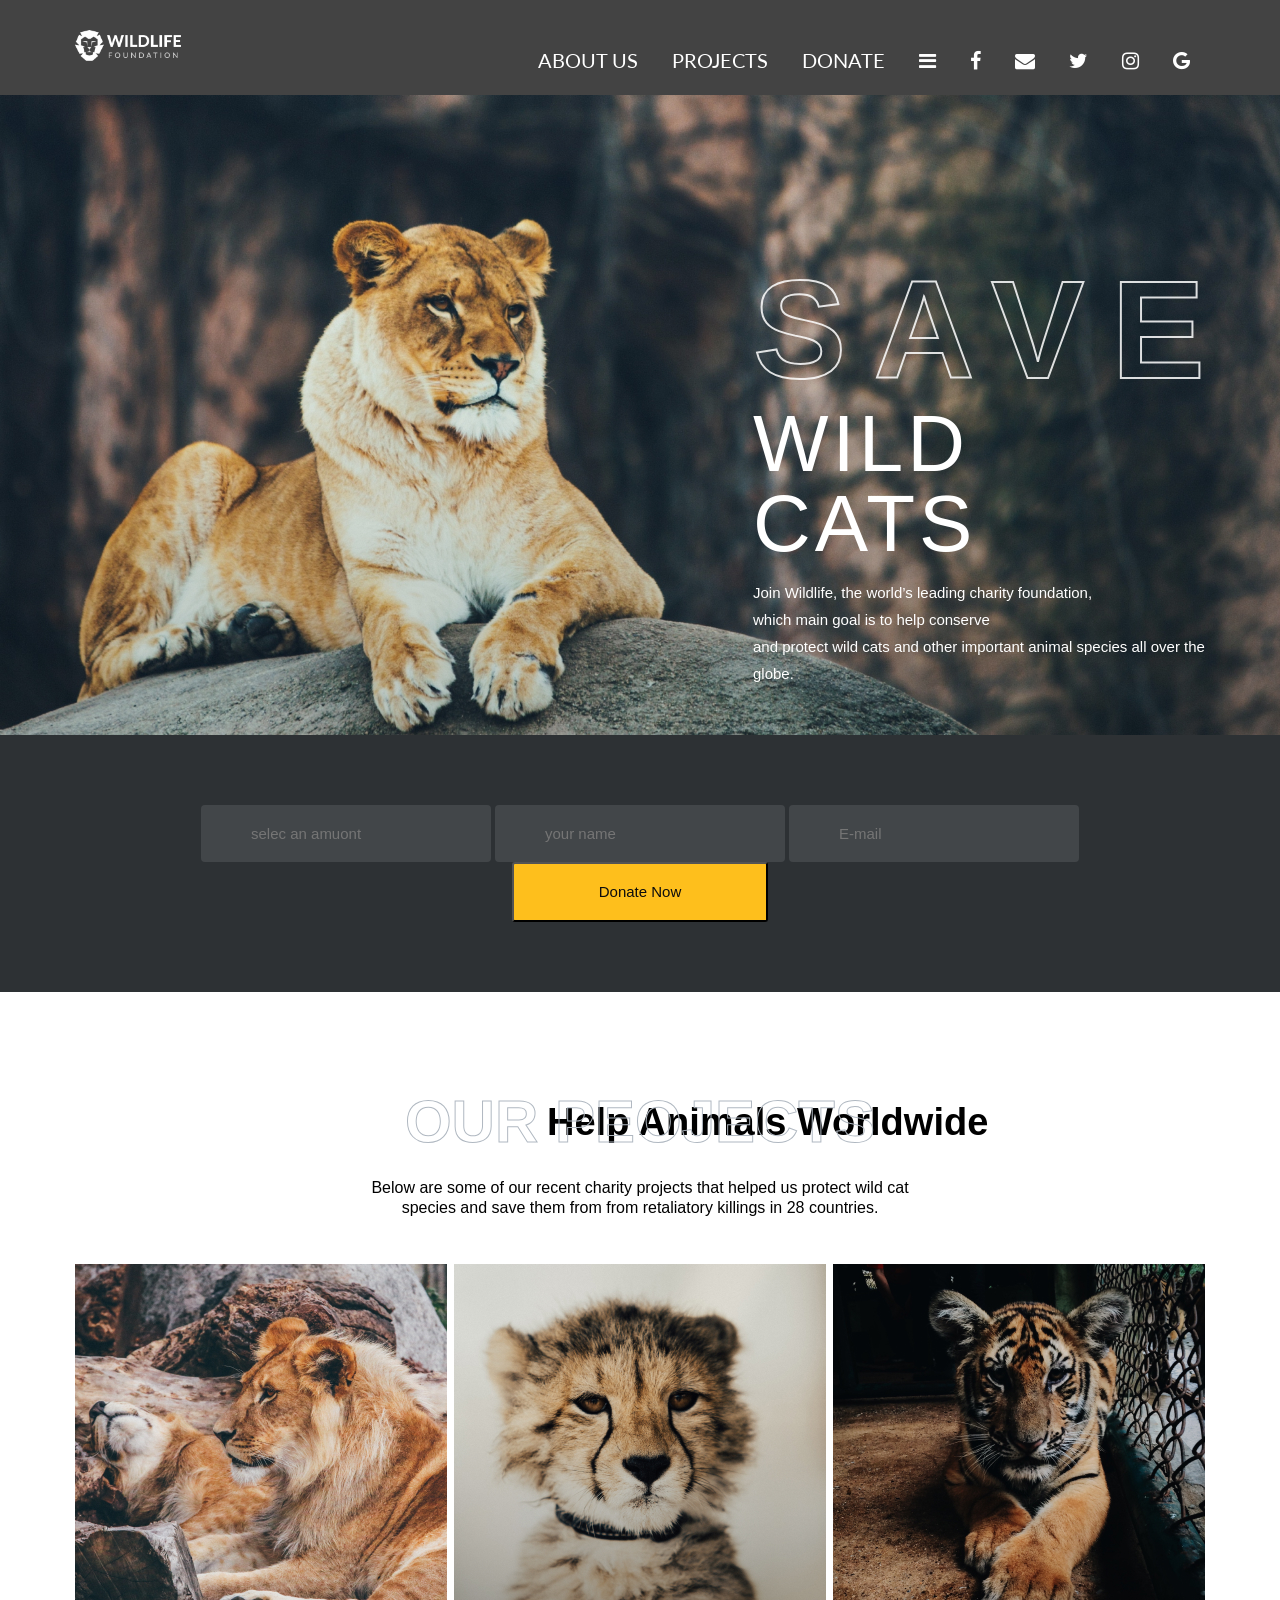
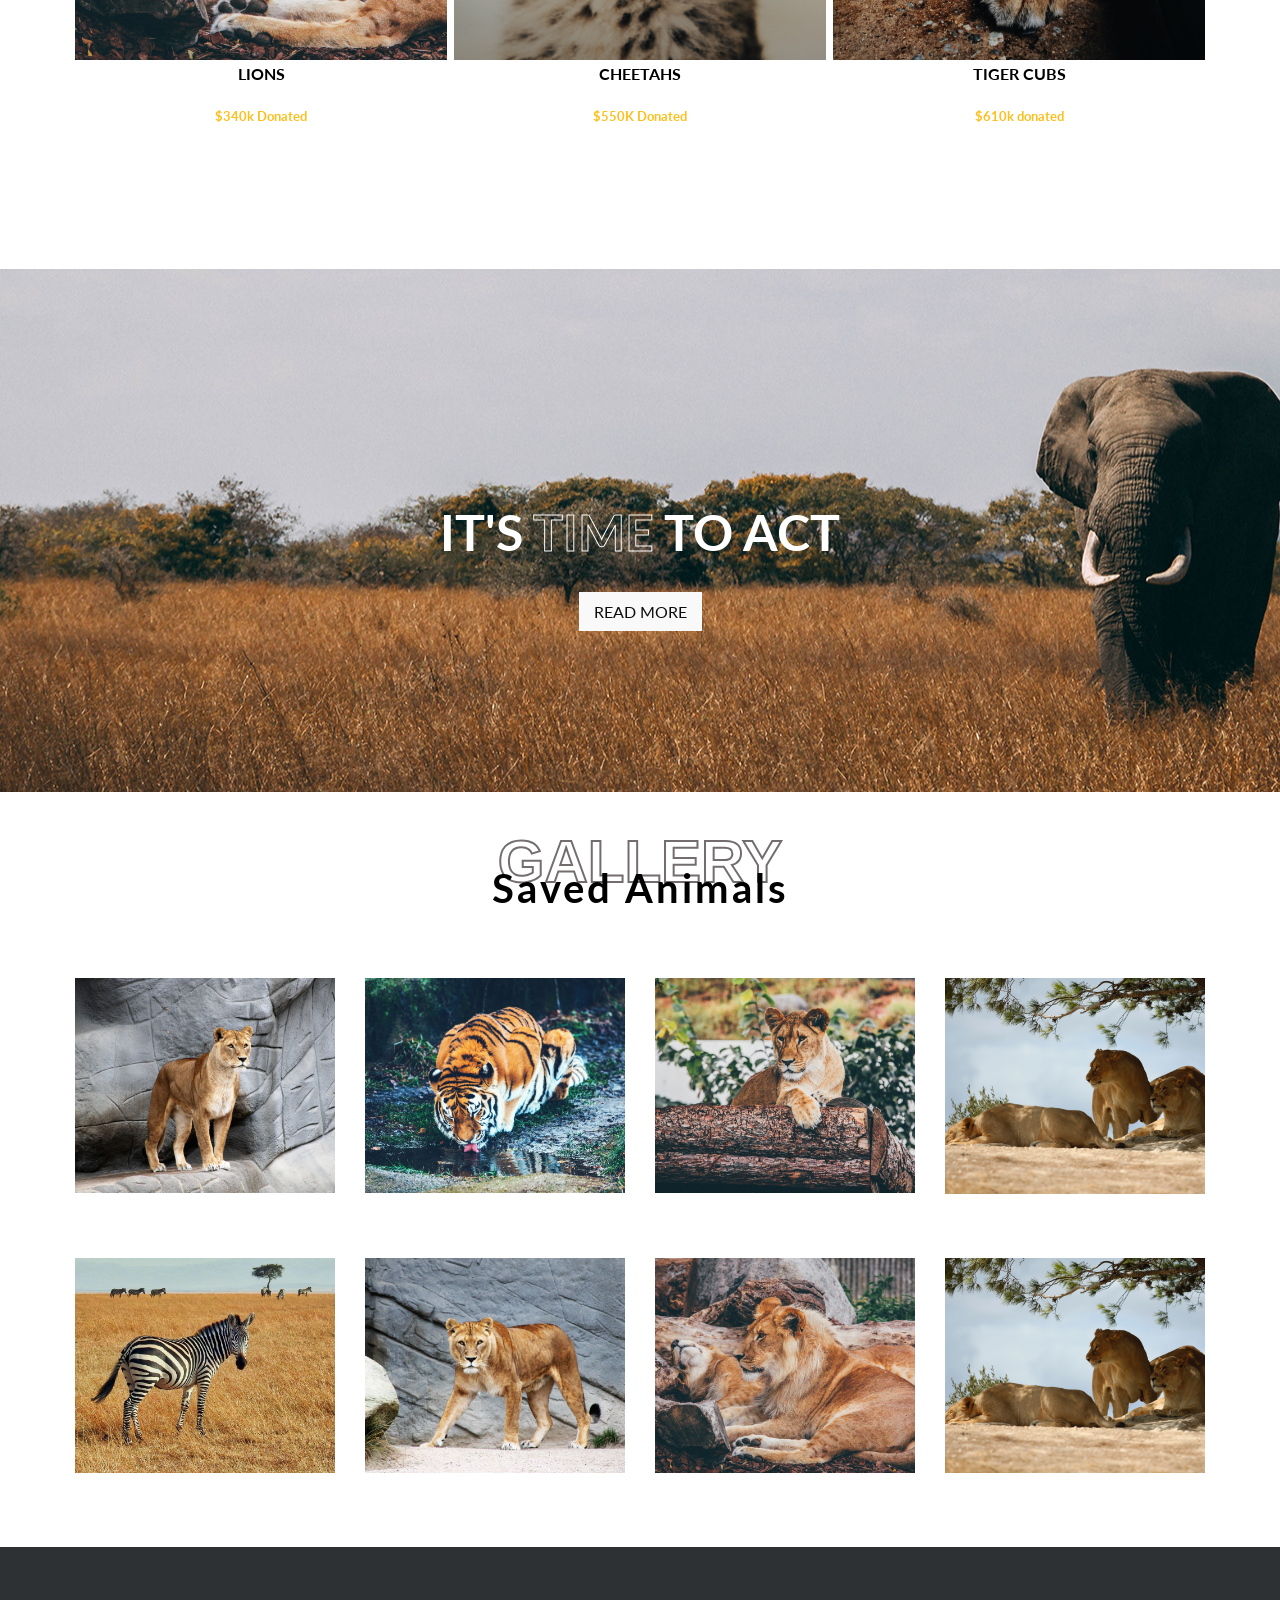
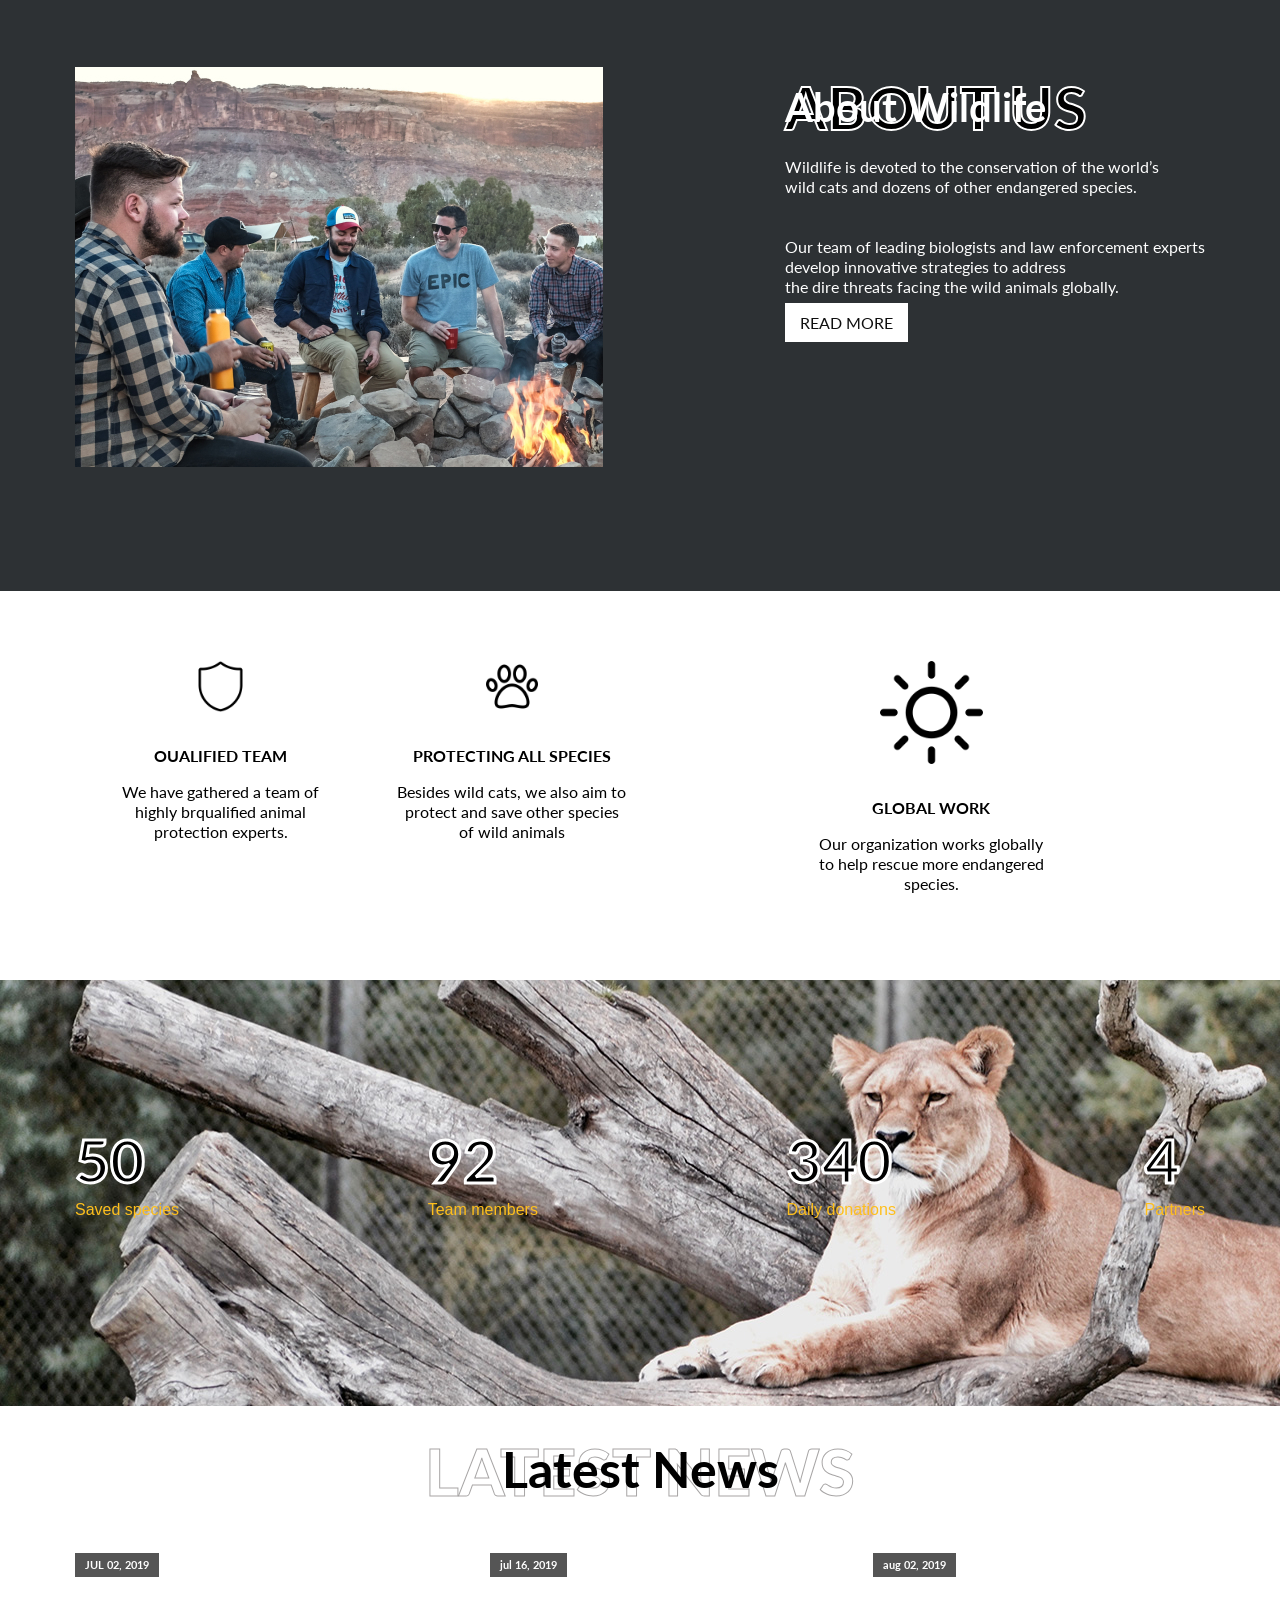
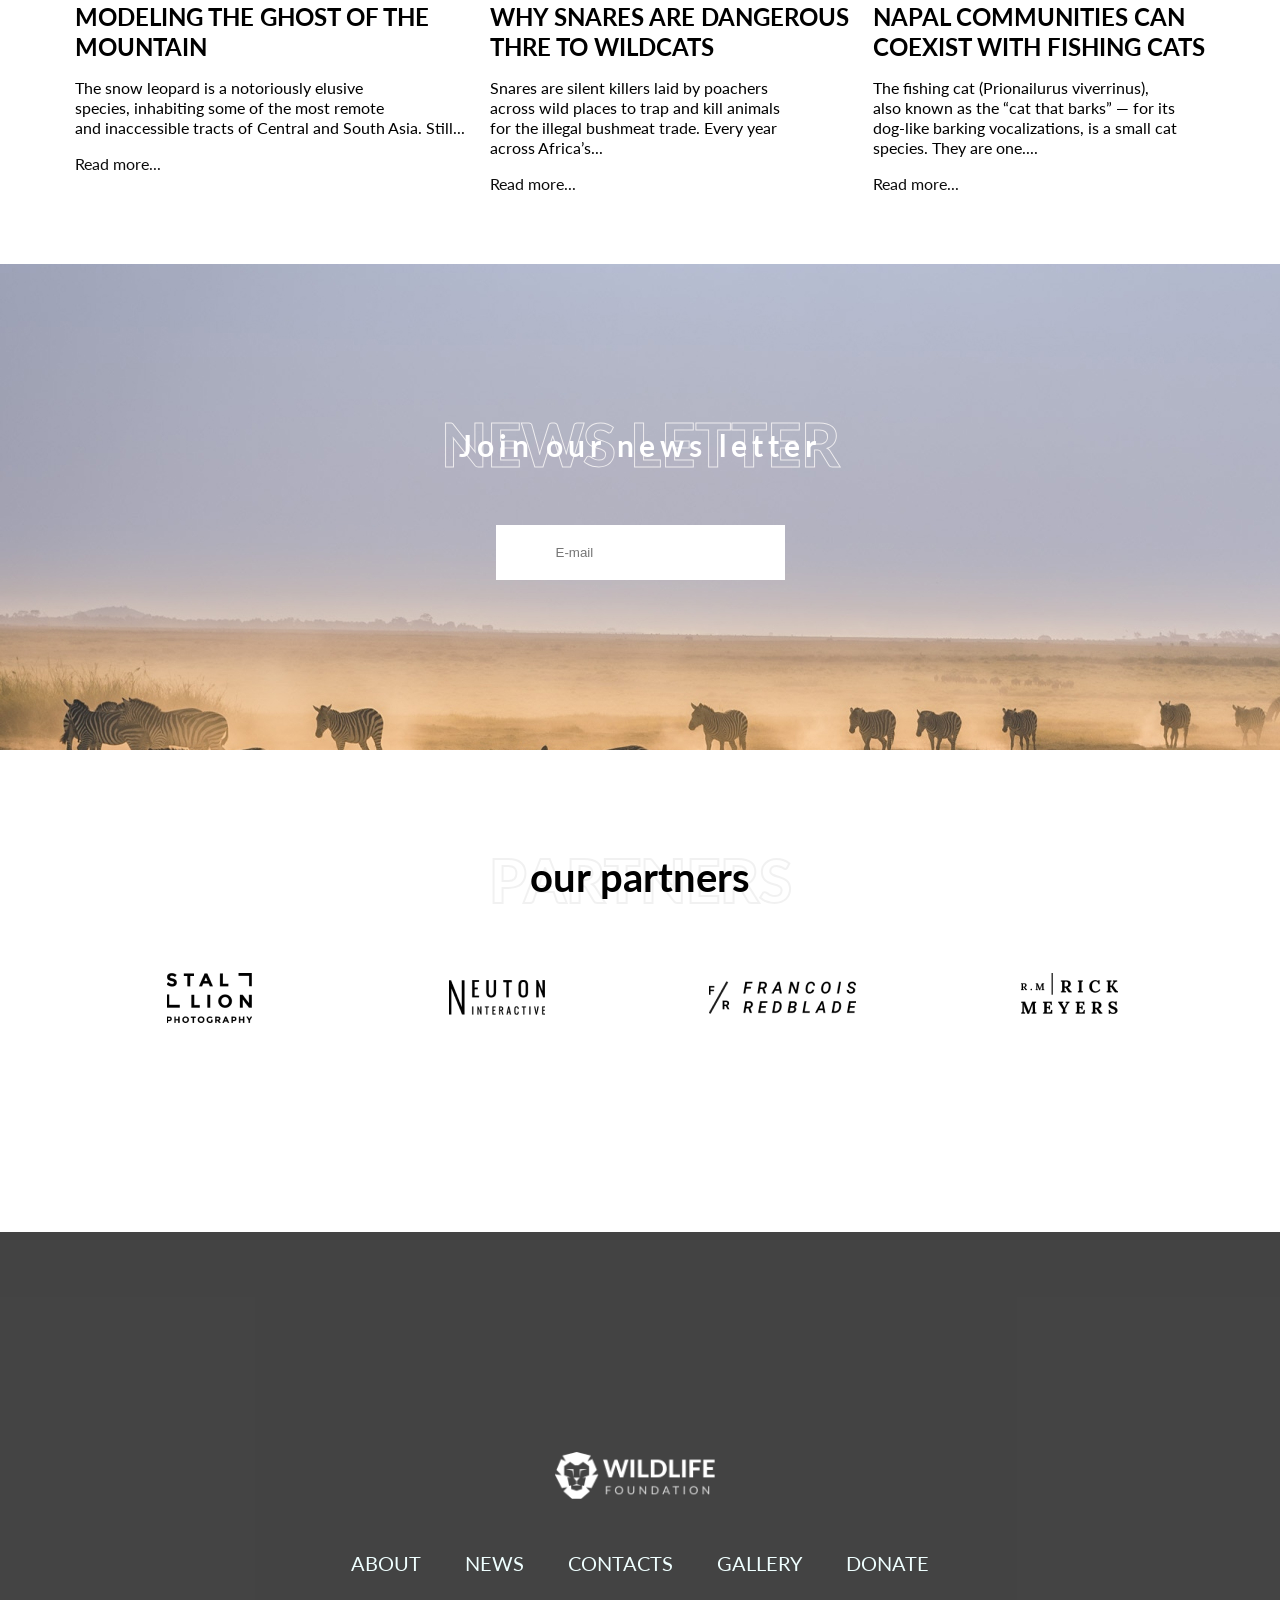
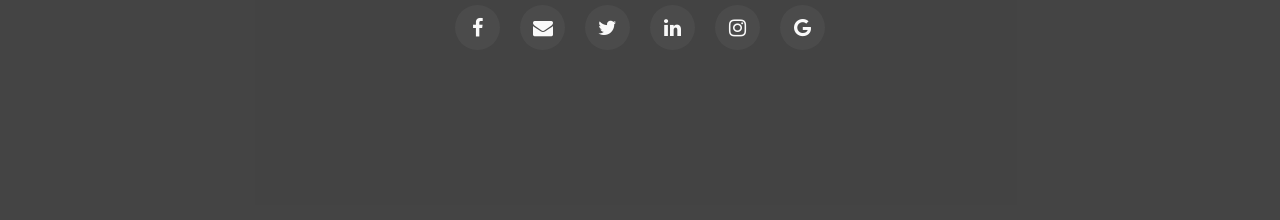
==== index.html @ cc7534b9 "new update" ====
<!DOCTYPE html>
<html lang="en">
<head>
  <meta charset="UTF-8">
  <meta name="viewport" content="width=device-width, initial-scale=1.0">
  <title>wild life</title>
  <!-- fon awsome -->
  <link rel="stylesheet" href="https://cdnjs.cloudflare.com/ajax/libs/font-awesome/4.7.0/css/font-awesome.min.css">
  <!-- google fonts -->
   <link href="https://fonts.googleapis.com/css2?family=Great+Vibes&family=Lato:ital,wght@0,100;0,300;0,400;0,700;0,900;1,100;1,300;1,400;1,700;1,900&family=Playfair+Display:ital,wght@0,400..900;1,400..900&display=swap" rel="stylesheet">
             <!-- js -->

           <!-- main css -->
  <link rel="stylesheet" href="css/style.css">

</head>
<body>
  <header>
<div class="container">
    
<img src="./image/logo-inverse-362x100.png" alt="">

<nav class="menu">

    <a href="#" class="active">About Us</a>
    <a href="#">Projects</a>
    <a href="#">Donate</a>
    <a href="#"><i class="fa fa-bars" aria-hidden="true"></i></a>
    <a href="#"><i class="fa fa-facebook" aria-hidden="true"></i></a>
    <a href="#"><i class="fa fa-envelope" aria-hidden="true"></i></a>
    <a href="#"><i class="fa fa-twitter" aria-hidden="true"></i></a>
    <!-- <a href="#"><i class="fa fa-chrome" aria-hidden="true"></i></a> -->
    <a href="#"><i class="fa fa-instagram" aria-hidden="true"></i></a>
    <a href="#"><i class="fa fa-google" aria-hidden="true"></i></a>
</nav>
</div>
</div>
</div>

   </header> 
   <section class="banner">
    <div class="container">
      <div class="parent-box-5">
        
      <h1>SAVE</h1>
      <h2>WILD CATS</h2>
      <P>Join Wildlife, the world’s leading charity foundation, <br>which main goal is to help conserve <br>and protect wild cats and other important animal species all over the globe.</P>

    </div>
    
    
   </section>
   <section class="form-page">
    <div class="container">
  
      <form>
      <div class="from-group">
          <input type="text" placeholder="selec an amuont">
          <input type="text" placeholder="your name">
          <input type="text" placeholder="E-mail">
          <button>Donate Now</button>
          </div>
          
      </form>

    </div>
<div class="clear"></div>
   </section>
   

    </div>

   </section>
   <section class="animals">
    <div class="container">
      <h3>Help Animals Worldwide</h3>
      <h2>OUR PEOJECTS</h2>
      <p>Below are some of our recent charity projects that helped us protect wild cat <br> species and save them from from retaliatory killings in 28 countries.</p>

<div class="parent-box">
<div class="box-1">
  <img src="./image/team-minimal-3-370x395.jpg" alt="">
  <div class="overlay">
  <a href="#">Donate</a>
  </div>
  <h4>LIONS</h4>
  <h5>$340k Donated</h5>
</div>
<div class="box-1">
  <img src="./image/team-minimal-1-370x395.jpg">
  <div class="overlay">
  <a href="#">Donate</a>
  </div>
  <h4>CHEETAHS</h4>
  <h5>$550K Donated</h5>

</div>
<div class="box-1">
<img src="./image/team-minimal-2-370x395.jpg" alt="">
<div class="overlay">
<a href="#">Donate</a>
</div>
<h4>TIGER CUBS</h4>
<h5>$610k donated</h5>
</div>

</div>

    </div>
    <div class="clear"></div>
   </section>
       
  <section class="time">
<div class="container">
  <h5>IT'S <span class="text-3">TIME</span> TO ACT</h5>
  
  <a href="#">READ MORE</a>

</div>
<div class="clear"></div>
  </section>

  <section class="gallery">
    <div class="container">
      <h3>GALLERY</h3>
      <h2>Saved Animals</h2>
<div class="parent-box_2">
<div class="gallery-box">
<img src="./image/gallery-1-465x383.jpg" alt="">
<div class="overlay2">
            <a href="#"><i class="fa-solid fa-magnifying-glass"></i> ZOOM</a>
        </div>
</div>
<div class="gallery-box">
<img src="./image/gallery-2-465x383.jpg" alt="">
<div class="overlay2">
            <a href="#">ZOOM</a>
        </div>
</div>
<div class="gallery-box">
<img src="./image/gallery-3-465x383.jpg" alt="">
<div class="overlay2">
            <a href="#">ZOOM</a>
        </div>
</div>
<div class="gallery-box">
<img src="./image/gallery-4-465x383.jpg" alt="">
<div class="overlay2">
            <a href="#">ZOOM</a>
        </div>
</div>
<div class="gallery-box">
<img src="./image/gallery-5-465x383.jpg" alt="">
<div class="overlay2">
            <a href="#">ZOOM</a>
        </div>
</div>
<div class="gallery-box">
<img src="./image/gallery-6-465x383.jpg" alt="">
<div class="overlay2">
            <a href="#">ZOOM</a>
        </div>
</div>
<div class="gallery-box">
  <img src="./image/gallery-8-465x383 (1).jpg" alt="">
 <div class="overlay2">
            <a href="#">ZOOM</a>
        </div>
</div>
  <div class="gallery-box">
    <img src="./image/gallery-4-465x383 (1).jpg" alt="">
    <div class="overlay2">
            <a href="#">ZOOM</a>
        </div>

  </div>
</div>
    </div>
    <div class="clear"></div>
  </section>
  <section class="about_us">
    <div class="container">
      <div class="parent-box-6">
      <div class="img-box">
        <img src="./image/about-us-1-528x400.jpg" alt="">

      </div>
      <div class="text-box">
      <h1>ABOUT US</h1>
      <h2>About Wildlife</h2>
      <p>Wildlife is devoted to the conservation of the world’s  <br>wild cats and dozens of other endangered species.</p>
     <p>Our team of leading biologists and law enforcement experts <br> develop innovative strategies to address <br> the dire threats facing the wild animals globally.</p>
     <a href="">READ MORE</a>
     </div>
     </div>
    </div>
  </section>
  <section class="global-work">
<div class="container">
  <div class="perent-box-7">
  <div class="img-box_2">
    <img src="./image/security.png" alt="">
   <h4>OUALIFIED TEAM</h4>
   <p>We have gathered a team of <br> highly brqualified animal <br> protection experts.</p>
  </div>
  <div class="img-box_2">
    <img src="./image/paw.png" alt="">
    <h4>PROTECTING ALL SPECIES</h4>
    <p>Besides wild cats, we also aim to <br>protect and save other species <br> of wild animals</p>
  </div>
       <div class="img-box_2">
        <img src="./image/sun.png" alt="">
        <h4>GLOBAL WORK</h4>
        <p>Our organization works globally  <br>to help rescue more endangered  <br>species.</p>

       </div>
</div>
</div>
  </section>
  <section class="tiger">
    <div class="container">
      <div class="parent-box-8">
      <div class="item">
        <h1>50</h1>
        <p>Saved species</p>
      </div>
    <div class="item">
      <h1>92</h1>
      <p>Team members</p>
    </div>
    <div class="item">
      <h1>340</h1>
      <p>Daily donations</p>
    </div>
   

    <div class="item">
      <h1>4</h1>
      <p>Partners</p>
    </div>

    </div>
     </div>
  </section>
  <section class="news">
    <div class="container">
     
      <h4>LATEST NEWS</h4>
     <h3>Latest News</h3>
     <div class="parent-box-9">
      <div class="card">
        <h6>JUL 02, 2019</h6>
        <h2>MODELING THE GHOST OF THE <br> MOUNTAIN</h2>
        <p>The snow leopard is a notoriously elusive<br>species, inhabiting some of the most remote<br>and inaccessible tracts of Central and South Asia. Still...</p>
        <a href="">Read more...</a>
      </div>
             <div class="card">
        <h6>jul 16, 2019</h6>
        <h2>WHY SNARES ARE DANGEROUS <br> THRE TO WILDCATS</h2>
        <p>Snares are silent killers laid by poachers <br> across wild places to trap and kill animals <br> for the illegal bushmeat trade. Every year  <br>across Africa’s...</p>
        <a href="">Read more...</a>

      </div> 
             
             <div class="card">
        <h6>aug 02, 2019</h6>
        <h2>NAPAL COMMUNITIES CAN <br> COEXIST WITH FISHING CATS</h2>
        <p>The fishing cat (Prionailurus viverrinus),<br> also known as the “cat that barks” — for its <br> dog-like barking vocalizations, is a small cat <br>species. They are one....</p>
        <a href="">Read more...</a>

      </div>
    </div>
    </div>
  </section>
  <section class="zebra">
    <div class="container">
      <h1>NEWS LETTER</h1>
      <h3>Join our news letter</h3>
    <form>
      <div class="from-page">
        <input type="text" placeholder="E-mail">
      </div>
    </form>
    </div>
  </section>
  <section class="our">
    <div class="container">
      <h2>PARTNERS</h2>
      <h4>our partners</h4>
      <div class="parent-box-10">
      <div class="our-box">
    <img src="./image/logo-inverse-1-270x121.png" alt="">
      </div>
    <div class="our-box">
 <img src="./image/logo-inverse-2-270x121.png" alt="">
    </div>
    <div class="our-box">
  <img src="./image/logo-inverse-3-270x121.png" alt="">
    </div>
    <div class="our-box">
  <img src="./image/logo-inverse-4-270x121.png" alt="">
    </div>
    </div>
    </div>
  </section>
  <footer>
    <div class="footer-container">
      <div class="container">
    <div class="footer-section">
      <img src="./image/logo-inverse-362x100.png" alt="">
    </div>
     <div class="menu-section">
<ul class="menu">
<a href="#">ABOUT</a>
<a href="#">NEWS</a>
<a href="#">CONTACTS</a>
<a href="#">GALLERY</a>
<a href="#">DONATE</a>
</ul>
     </div>
     <div class="social">
<a href=""><i class="fa fa-facebook" aria-hidden="true"></i></a>
<a href=""><i class="fa fa-envelope" aria-hidden="true"></i></a>
<a href=""><i class="fa fa-twitter" aria-hidden="true"></i></a>
<a href=""><i class="fa fa-linkedin" aria-hidden="true"></i></a>
 <a href="#"><i class="fa fa-instagram" aria-hidden="true"></i></a>
 <a href="#"><i class="fa fa-google" aria-hidden="true"></i></a>
     </div>

      </div>

    </div>
  </footer>
</body>
</html>
---- css/style.css ----
body{
   margin: 0;
    font-size: 16px;
    line-height: 20px;
    font-family: "Lato", sans-serif;
}
*,
*::before,
*::after{
  box-sizing: border-box;
}
.container{
   width: min(1170px, calc(100% - 32px));
    margin: 0 auto;
    padding: 20px;
}
img{
  max-width: 100%;
  height: auto;
}
h1, h2, h3, h4, h6 p{
    margin: 0;
    padding: 0;
}
ul{
    margin: 0;
    padding: 0;
}
li{
    list-style: none;
}
a{
    text-decoration: none;
}
.clear{
    clear: both;
}
header{
    background-color:rgb(21 21 21 / 80%);
    
   padding: 10px 0;
}
header .menu{
 float: right;
    margin-top: 20px;

    
}
header .menu a{
    color: #fff;
    padding: 0 15px;
    text-transform: uppercase;
    font-family: "Lato", sans-serif;
}

header img{
  width: 10%;
}


.banner{
  background-image: url(../image/swiper-slide-1.jpg);
  background-position: center;
    background-size: cover;
    background-repeat: no-repeat;
    padding: 300px 0;
    position: relative;
}
.banner .parent-box-5{
   float: right; 
  line-height: 30px;
  margin-top: -8%;
  width: 40%;
}
.banner h1{
  color: #f9f9f9;
  text-transform: uppercase;
  font-size: 140px;
  font-weight: 900;
  letter-spacing: 27px;
  color: transparent;
  line-height: 10px;
  -webkit-text-stroke: 2px rgba(255, 255, 255, 0.85);
  font-family: "Roboto", sans-serif;
}
.banner h2{
  
  font-size: 80px;
  font-weight: 300;
  letter-spacing: 4px;
  color: #fff;
  line-height: 1;
  margin-top: 69px;
  font-family: "Roboto", sans-serif;
}
.banner p{
color: #fff;
font-size: 15px;
line-height: 1.8;
font-family: "Roboto", sans-serif;
}


.form-page{
  background-color: #2D3134;
  text-align: center;
  padding: 50px 0;
  

}
.from-group input {
  background-color: rgba(255, 255, 255, 0.1);
  padding: 20px 50px;
  color: #ffffff;
border-radius: 4px;
font-size: 15px;
border: none;
outline: none;
box-shadow: none;
}
.from-group button{
  background-color: #FEBF1C;
  padding: 12px 85px;
  font-size: 15px;
  line-height: 32px;
  border-radius: 3px;
  color: #0d0d0d;
  
  
}.from-group button:hover{
background-color: #fff;
}
.animals{
  padding: 100px 0;
  text-align: center;
 
}
.animals .parent-box{
  display: flex;
  justify-content: space-between;

}
.animals h3{
text-align: center;
    
    font-size: 38px;
    font-family: "Roboto", sans-serif;
    position: absolute;
    left: 547px;
  

}
.animals .box-1 h4{
  
  margin-bottom: 20px;
}
.animals h2{
  text-align: center;
  text-transform: uppercase;
  color: #ffffff00;

   position: relative; 
  
  font-size: 60px;
  -webkit-text-stroke: 1px #b0b8c1;
  font-family: "Roboto", sans-serif;
}
.animals p{
  padding: 30px 0;
  
  font-family: "Roboto", sans-serif;
}
.animals h4{
  text-align: center;
}
.animals h5{
text-align: center;
color: #FEBF1C;
}
.animals a{

  
  padding: 10px 15px;
  background-color: #FEBF1C;
  color: #fff;
  
}
.animals a:hover{
  background-color: #FEBF1C;
}
.animals .box-1{
  
  position: relative;
  
}
.animals .box-1 .overlay{
  position: absolute;
  top: 0;
  left: 0;
  right: 0;
  bottom: 86px;
    background-color: #0202024f;
     opacity: 0; 
    padding: 180px 130px;
}
.animals .box-1 .overlay:hover{
    opacity: 1;
}
.animals a:hover{
  background-color:#454442;
}
.time{
  background-image: url(../image/bg-image-1.jpg);
  background-position: center;
  padding: 150px 0;
  text-align: center;
}
.time h5{
  margin-bottom: 60px;
  color: #FFF;
  font-size: 50px;
  
}
.time h5 .text-3{
  -webkit-text-stroke: 1px #fff;
  color: transparent;
}
.time a{
  
  color: #0d0d0d;
  padding: 10PX 15PX;
  background-color: #f9f9f9;
}
.time a:hover{
  background-color: #FEBF1C;
}
.gallery .parent-box_2{
   display: grid;
    grid-template-rows: auto auto;
    grid-template-columns: auto auto auto auto;
    grid-gap: 30px;
    padding: 50px 0;

}
.gallery img{
   margin-top: 30px;
  width: 100%;
   position: relative; 
}
.gallery h3{
  text-align: center;
  margin-top: 40px;
font-size: 60px;
color: transparent;
  -webkit-text-stroke: 2px rgba(91, 84, 84, 0.85);
 font-weight: 900;
font-family: "Roboto", sans-serif;
margin-bottom: -24px;
}
.gallery h2{
  text-align: center;
   margin-top: 30px;
  font-size: 40px;
  letter-spacing: 3px;
  
}
.gallery .gallery-box{
  position: relative; 
}

.gallery .gallery-box .overlay2{
  position: absolute;
  left: 0;
  right: 0;
  bottom: 3px;
    top: 31px;
     opacity: 0;
    background-color: #00000056;
    padding: 65px 100px;
}

.gallery-box .overlay2:hover{
 opacity: 1;
}
.gallery .gallery-box a{
  
  color: #0f0f0f;
  border-radius: 100%;
  background-color:#fff ;
display: inline-block;
width: 90px;
height: 90px;
line-height: 5;
text-align: center;
box-shadow: 0px 0px 1px 13px #ffffff7d;

}
.about_us{
  background-color: #2D3134;
  padding: 100px 0;
}
.parent-box-6{
  display: flex;
  justify-content: space-between;
  
}
.text-box h1{
  margin-top: 30px;
  font-size: 60px;
  -webkit-text-stroke: 2px #fff;
}
.text-box h2{
  color: #fff;
  font-size: 40px;
  margin-top: -20px;
}
.text-box p{
  color: #fff;
  margin-top: 40px;
  
}
.text-box a{
  
  color: #0f0f0f;
  padding: 10px 15px;
  background-color: #fff;
}
.text-box a:hover{
background-color: #FEBF1C;
}
.global-work{
  
  text-align: center;
}
.global-work h4:hover{
color: #FEBF1C;
}
.global-work h4{
  text-align: center;
  margin-top: 30px;
}
.perent-box-7{
  display: flex;
  justify-content: space-around;
  padding: 50px 0;

} 

.img-box_2 img{
  width: 20%;
}
.tiger{
  
  background-image: url(../image/bg-image-2.jpg);
  padding: 150px 0;
}
.parent-box-8{
  display: flex;
  justify-content: space-between;

}
.tiger .item h1{
  font-size: 60px;
  -webkit-text-stroke: 3px #fff;

}
.tiger .item p{
  margin-top: 30px;
  color: #FEBF1C;
  font-family: "Roboto", sans-serif;
}
.news h3{
  text-align: center;
  margin-top: -22px;
  font-size: 50px;

}
.news h4{
   font-size: 65px;
   margin-top: 35px;
   text-align: center;
   -webkit-text-stroke: 1px rgba(152, 149, 149, 0.85);
   font-weight: 900;
   color: transparent;
}
.news h6{
  color: #fff;
  background-color: #555;
  padding: 2px 10px;
  display: inline-block;
}
.news h6:hover{
  background-color: #FEBF1C;
}
.parent-box-9{
  display: flex;
  justify-content: space-between;
  padding: 50px 0;
}
.card a{
  color: #0d0d0d;
}
.news .card h2{
line-height: 30px;
}
.news .card h2:hover{
  color: #FEBF1C;
}
.zebra{
  background-image: url(../image/bg-image-4.jpg);
  padding: 150px 0;
  text-align: center; 
}
.from-page input{
  background-color: #fff;
  padding: 20px 60px;
  border-color: #db4343;
  margin-top: 40px;
  outline: none;
  border: none;
  box-shadow: none;
}
.zebra h1{
  font-size: 60px;
  -webkit-text-stroke: 1px rgba(248, 246, 246, 0.85);
   font-weight: 900;
   color: transparent;
   margin-bottom: -19px;

}
.zebra h3{
  color: #fff;
  font-size: 30px;
  letter-spacing: 5px;
  margin-bottom: 30px;
}
.our{
  padding: 100px 0;
  text-align: center;
}
.our h2{
font-size: 60px;
  -webkit-text-stroke: 2px rgb(239 239 239 / 85%);
   font-weight: 900;
   color: transparent;
   margin-bottom: -23px;
}
.our h4{
  font-size: 40px;
  

}
.parent-box-10{
  display: flex;
  justify-content: space-between;
  padding: 50px 0;
}
footer .footer-container{
  background-color: rgb(21 21 21 / 80%);
  text-align: center;
  padding: 150px 0;
}
.footer-section img{
  padding: 50px 0;
  width: 15%;
}
.menu-section menu{
  display: flex;
}
.social a{
  
  display: inline-flex;
  justify-content: center;
  align-items: center;
  width: 45px;
  margin: 0 8px;
  height: 45px;
  padding: 10px 10px;
  font-size: 20px;
  
}
.social a{
  color: #f9f9f9;
  background: #66666640;
  border-radius: 50%;
  margin-top: 30px;
  
  
}
.social a:hover{
  background-color: #FEBF1C;
}
 .menu a{
  color: #efffff;
    font-size: 20px;
    padding: 0 20px;

}
.menu a:hover{
  color: #FEBF1C;
}

@media (max-width: 767px){
  .container{
    width: 100%;
    padding: 15px;
  }

  header .container{
    display: flex;
    align-items: center;
    justify-content: space-between;
    gap: 12px;
  }

  header img{
    width: 135px;
    height: auto;
  }

  header .menu{
    display: flex;
    flex-wrap: wrap;
    justify-content: flex-end;
    gap: 8px 12px;
    margin-top: 0;
  }

  header .menu a{
    padding: 0;
    font-size: 13px;
  }

  header .menu a:nth-child(n + 4){
    font-size: 16px;
  }

  .banner{
    padding: 130px 0 110px;
  }

  .banner .parent-box-5{
    float: none;
    width: 100%;
    margin-top: 0;
  }

  .banner h1{
    font-size: clamp(54px, 18vw, 100px);
    letter-spacing: 8px;
    line-height: .9;
  }

  .banner h2{
    font-size: clamp(34px, 11vw, 60px);
    margin-top: 28px;
  }

  .banner p br,
  .animals p br,
  .text-box p br,
  .img-box_2 p br,
  .card p br{
    display: none;
  }

  .form-page{
    padding: 30px 0;
  }

  .from-group{
    display: grid;
    gap: 12px;
  }

  .from-group input,
  .from-group button,
  .from-page input{
    width: 100%;
    margin: 0;
  }

  .from-group input{
    padding: 16px 18px;
  }

  .from-group button{
    padding: 12px 20px;
  }

  .animals,
  .about_us,
  .our{
    padding: 60px 0;
  }

  .animals h3{
    position: static;
    font-size: 28px;
    margin-bottom: -8px;
  }

  .animals h2,
  .gallery h3,
  .text-box h1,
  .news h4,
  .our h2{
    font-size: clamp(38px, 12vw, 60px);
  }

  .animals .parent-box,
  .parent-box-6,
  .perent-box-7,
  .parent-box-8,
  .parent-box-9,
  .parent-box-10{
    display: flex;
    flex-direction: column;
    align-items: center;
    gap: 36px;
  }

  .animals .box-1{
    width: min(100%, 370px);
  }

  .animals .box-1 .overlay{
    padding: 0;
    display: grid;
    place-items: center;
  }

  .time,
  .tiger,
  .zebra{
    padding: 80px 0;
  }

  .time h5{
    font-size: clamp(36px, 12vw, 50px);
    margin-bottom: 40px;
  }

  .gallery .parent-box_2{
    grid-template-columns: 1fr;
    gap: 15px;
    padding: 30px 0;
  }

  .gallery .gallery-box .overlay2{
    padding: 0;
    display: grid;
    place-items: center;
  }

  .gallery .gallery-box a{
    width: 70px;
    height: 70px;
    line-height: 70px;
  }

  .parent-box-6 .img-box,
  .parent-box-6 .text-box{
    width: 100%;
  }

  .text-box h2{
    font-size: 30px;
    margin-top: -10px;
  }

  .text-box p{
    margin-top: 25px;
  }

  .img-box_2{
    width: 100%;
  }

  .img-box_2 img{
    width: 58px;
  }

  .tiger .item{
    text-align: center;
  }

  .tiger .item h1{
    margin: 0;
  }

  .parent-box-9{
    align-items: stretch;
    padding: 35px 0;
    gap: 42px;
  }

  .news .card h2{
    font-size: 22px;
  }

  .zebra h1{
    font-size: clamp(38px, 12vw, 60px);
  }

  .zebra h3{
    font-size: 24px;
    letter-spacing: 2px;
  }

  .our-box img{
    max-width: 200px;
  }

  footer .footer-container{
    padding: 70px 0;
  }

  .footer-section img{
    width: min(220px, 80%);
    padding: 20px 0;
  }

  .menu-section .menu{
    display: flex;
    flex-wrap: wrap;
    justify-content: center;
    gap: 14px;
  }

  .menu-section .menu a{
    padding: 0;
    font-size: 14px;
  }

  .social a{
    width: 38px;
    height: 38px;
    margin: 22px 3px 0;
    padding: 0;
  }
}
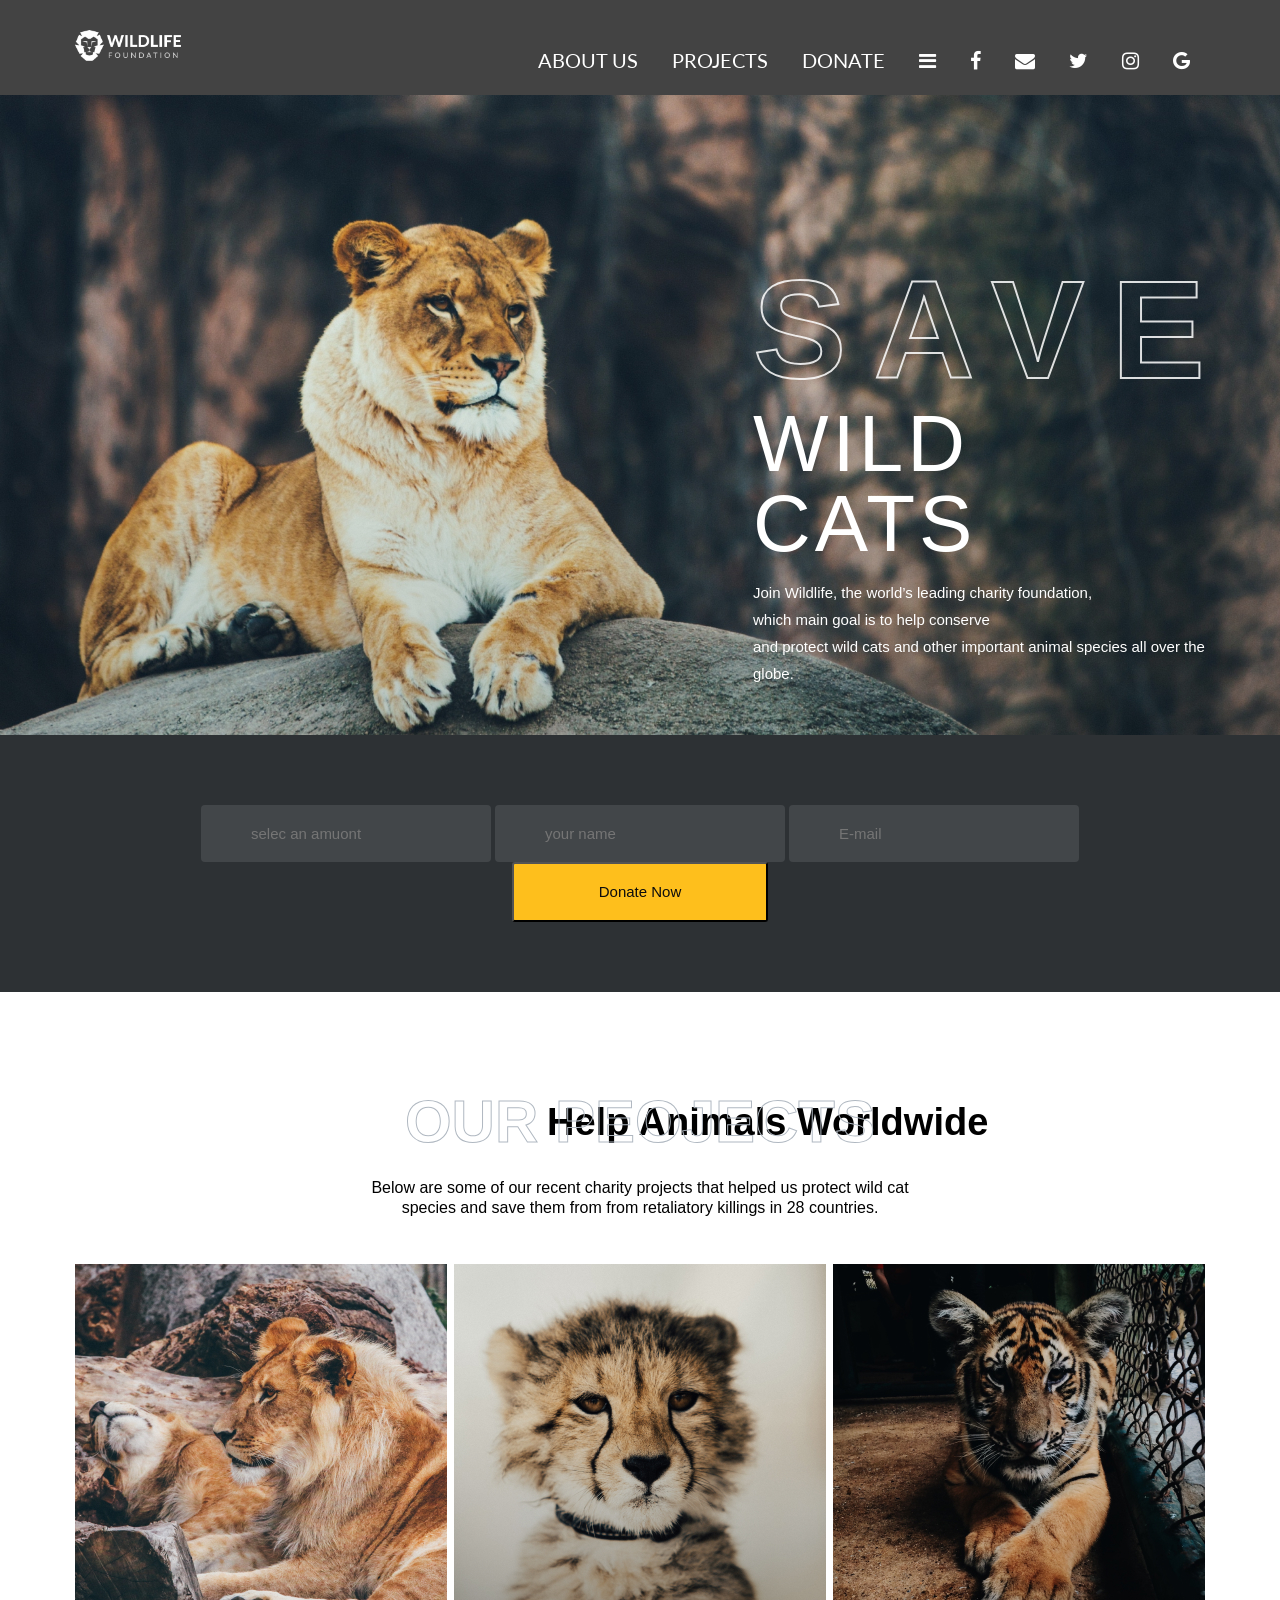
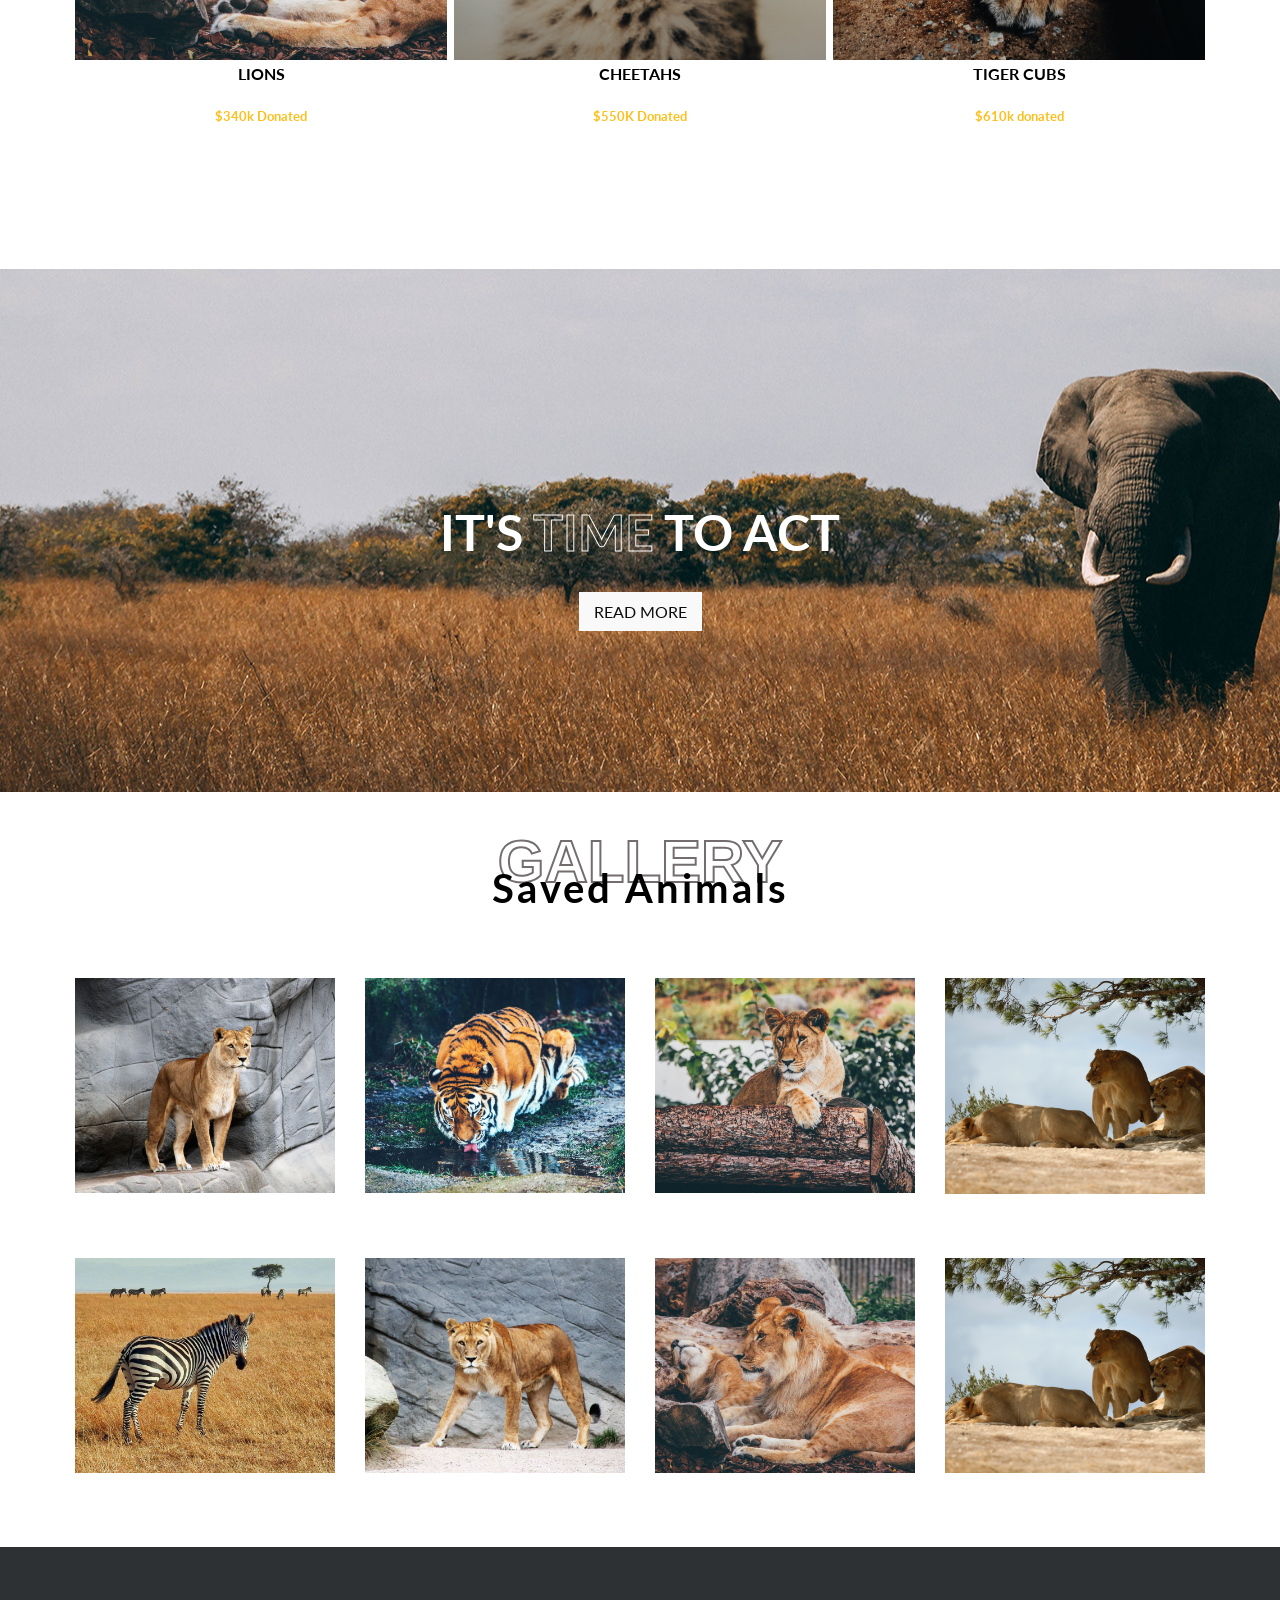
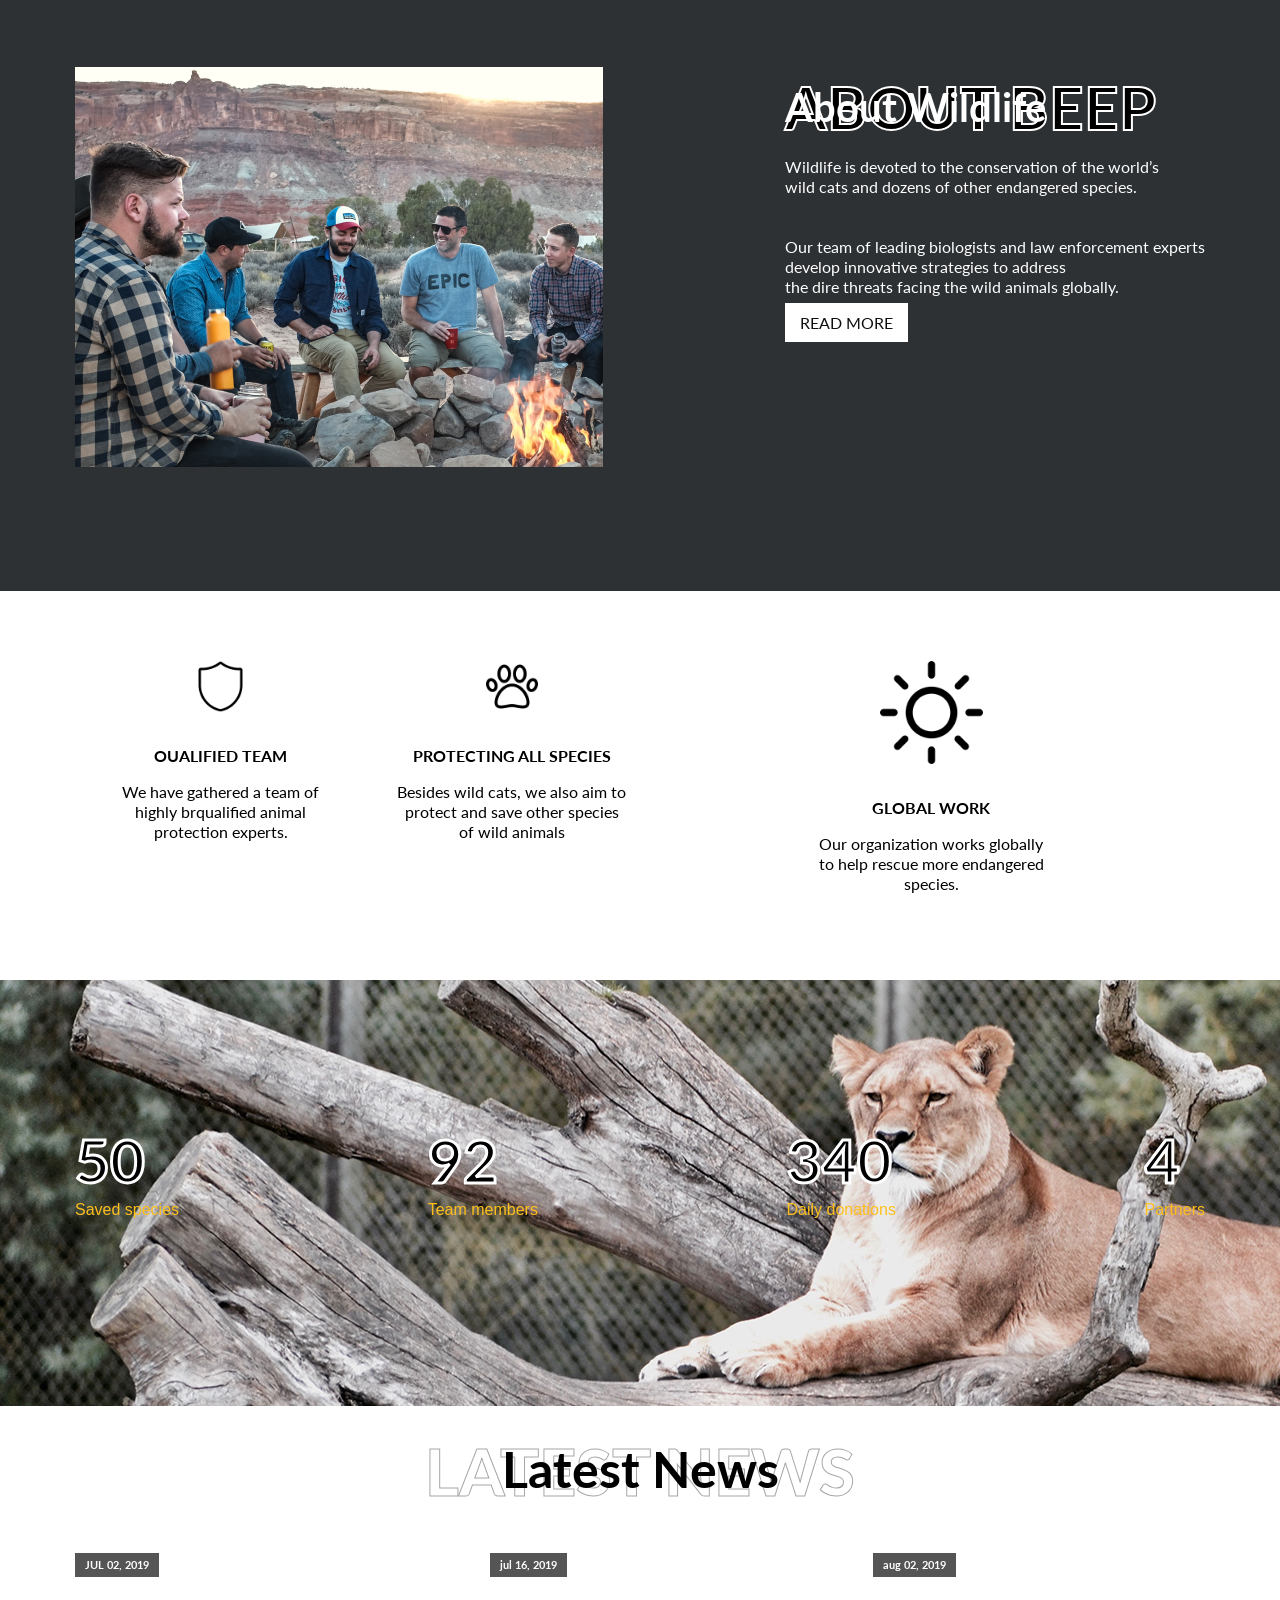
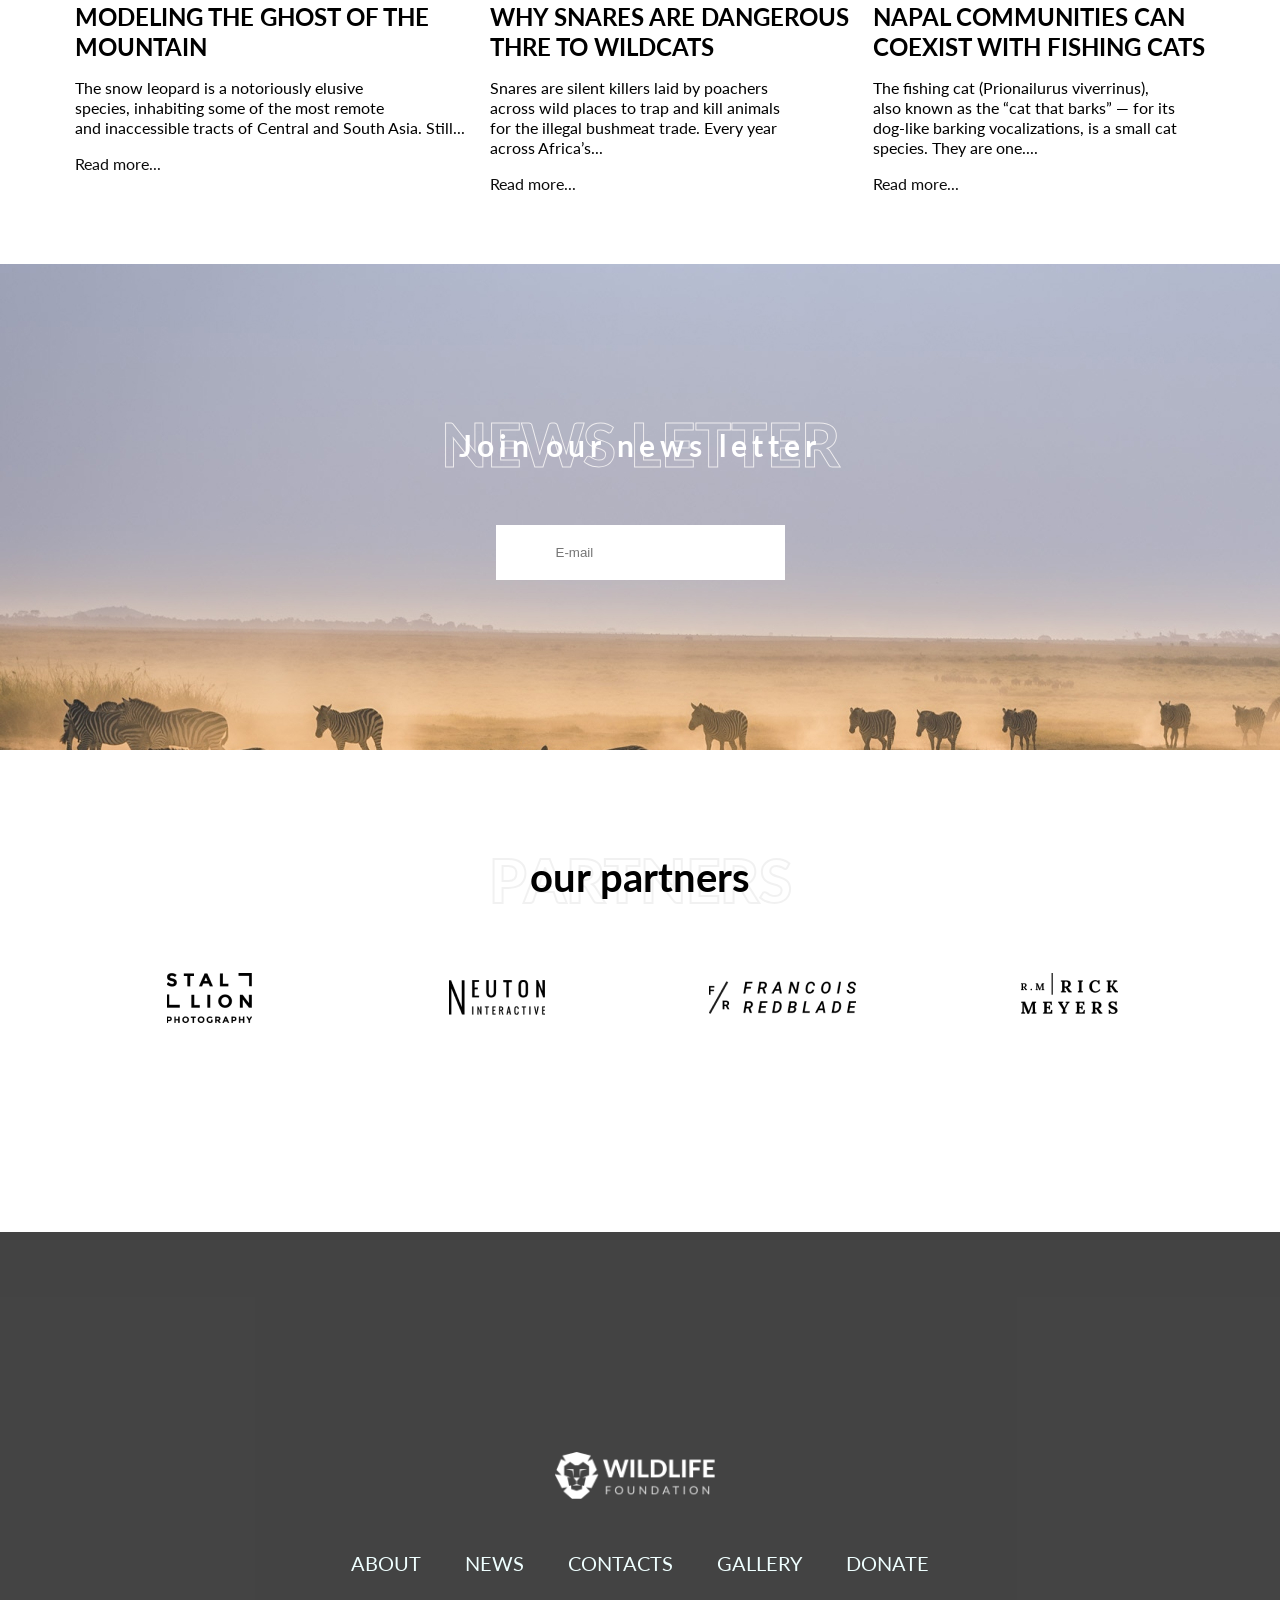
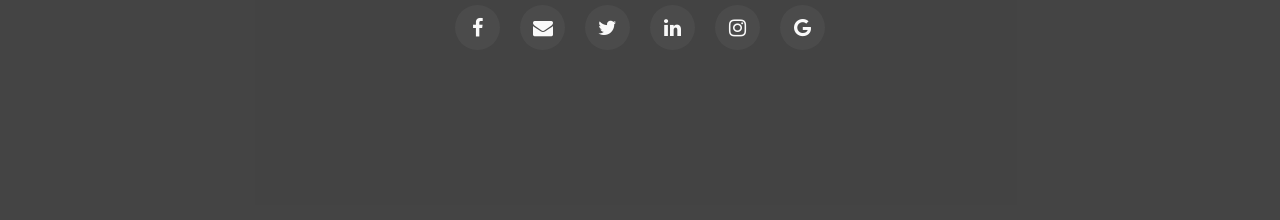
==== commit 022fb90b: "new update" ====
--- a/index.html
+++ b/index.html
@@ -186,7 +186,7 @@
 
       </div>
       <div class="text-box">
-      <h1>ABOUT US</h1>
+      <h1>ABOUT BEEP</h1>
       <h2>About Wildlife</h2>
       <p>Wildlife is devoted to the conservation of the world’s  <br>wild cats and dozens of other endangered species.</p>
      <p>Our team of leading biologists and law enforcement experts <br> develop innovative strategies to address <br> the dire threats facing the wild animals globally.</p>
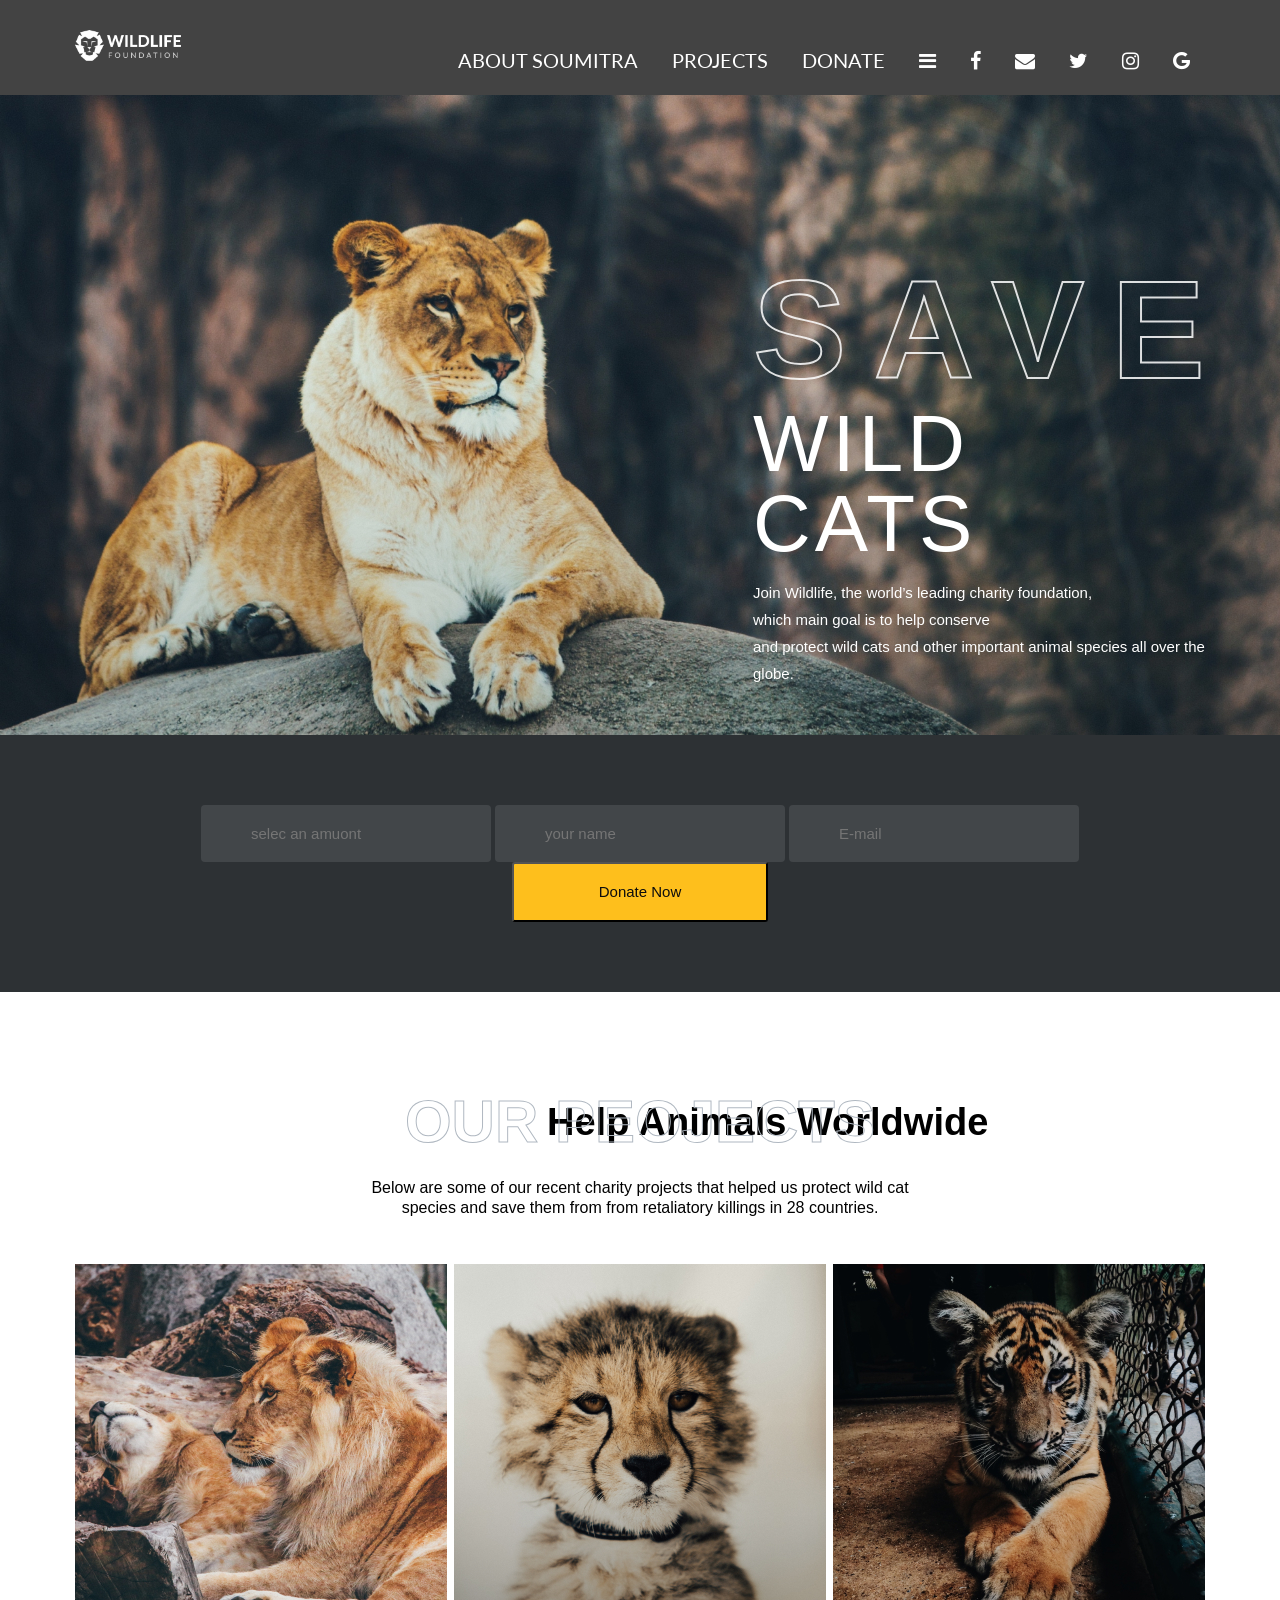
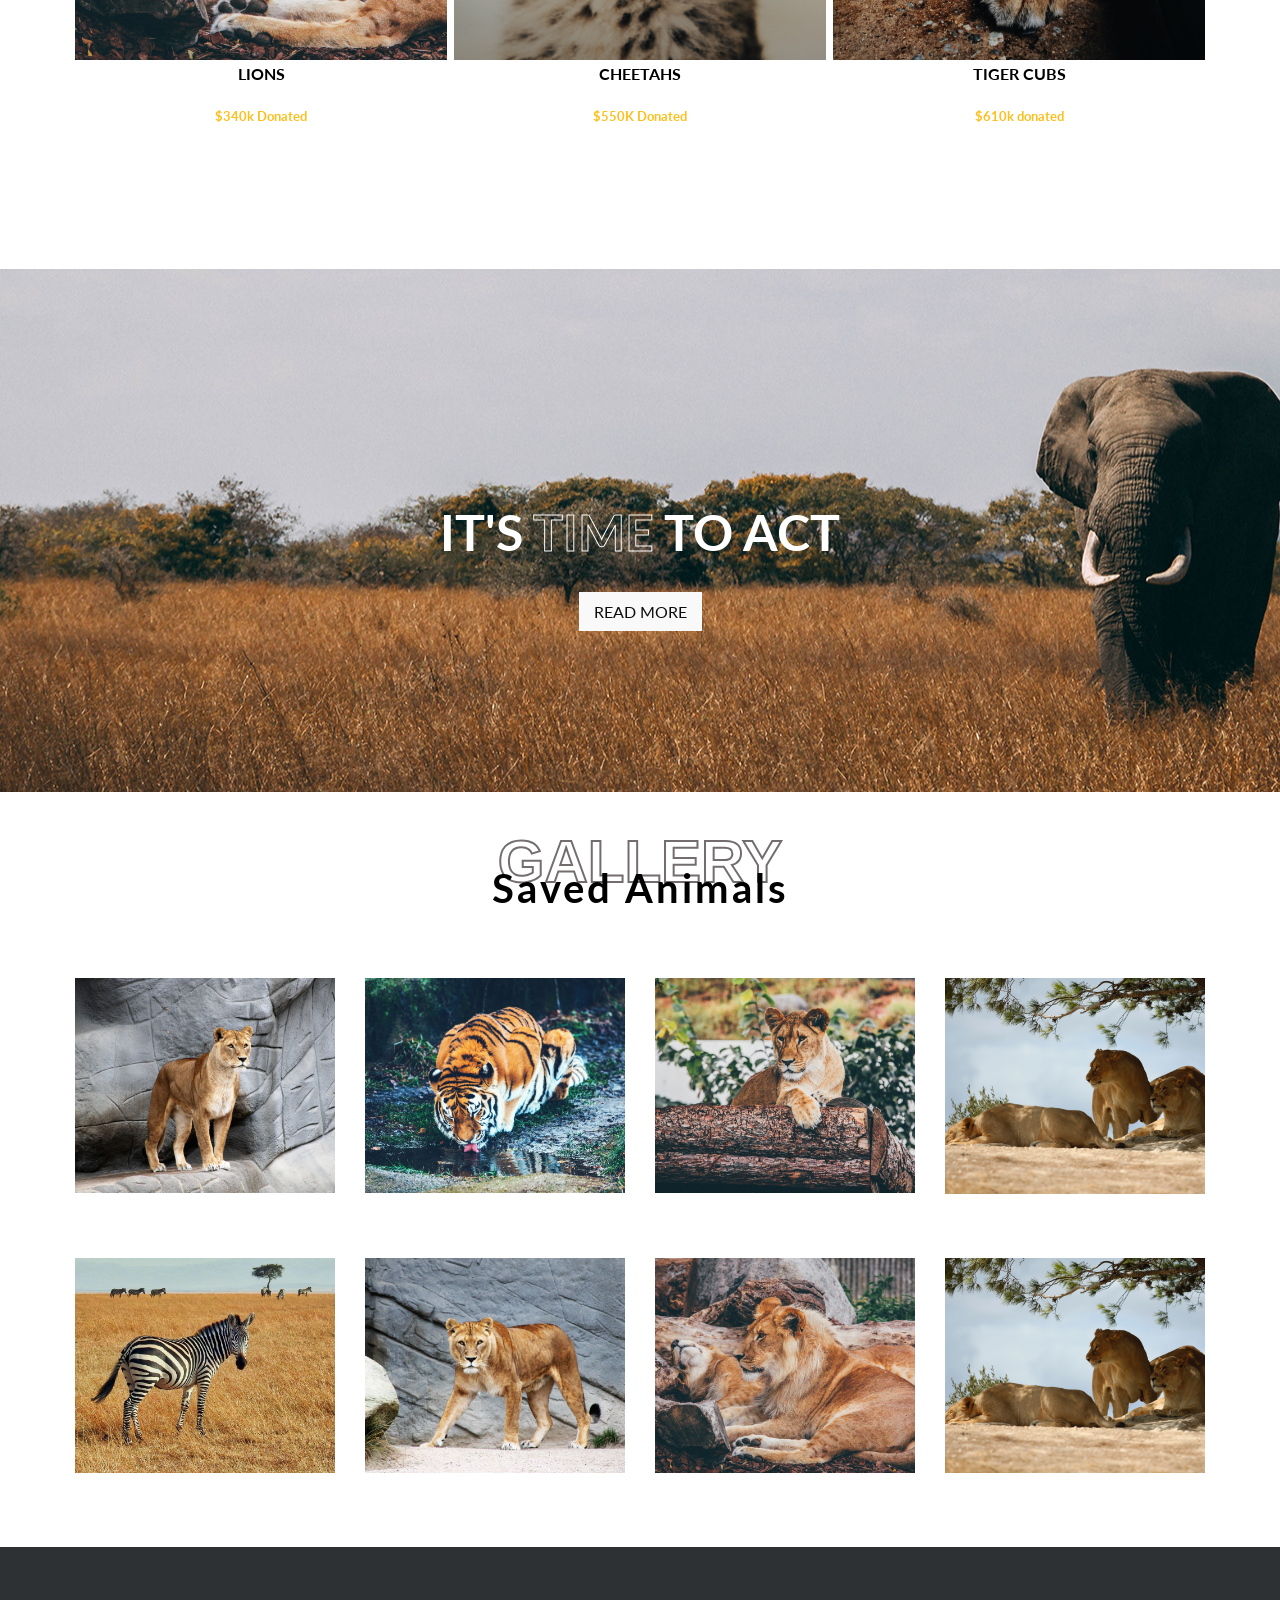
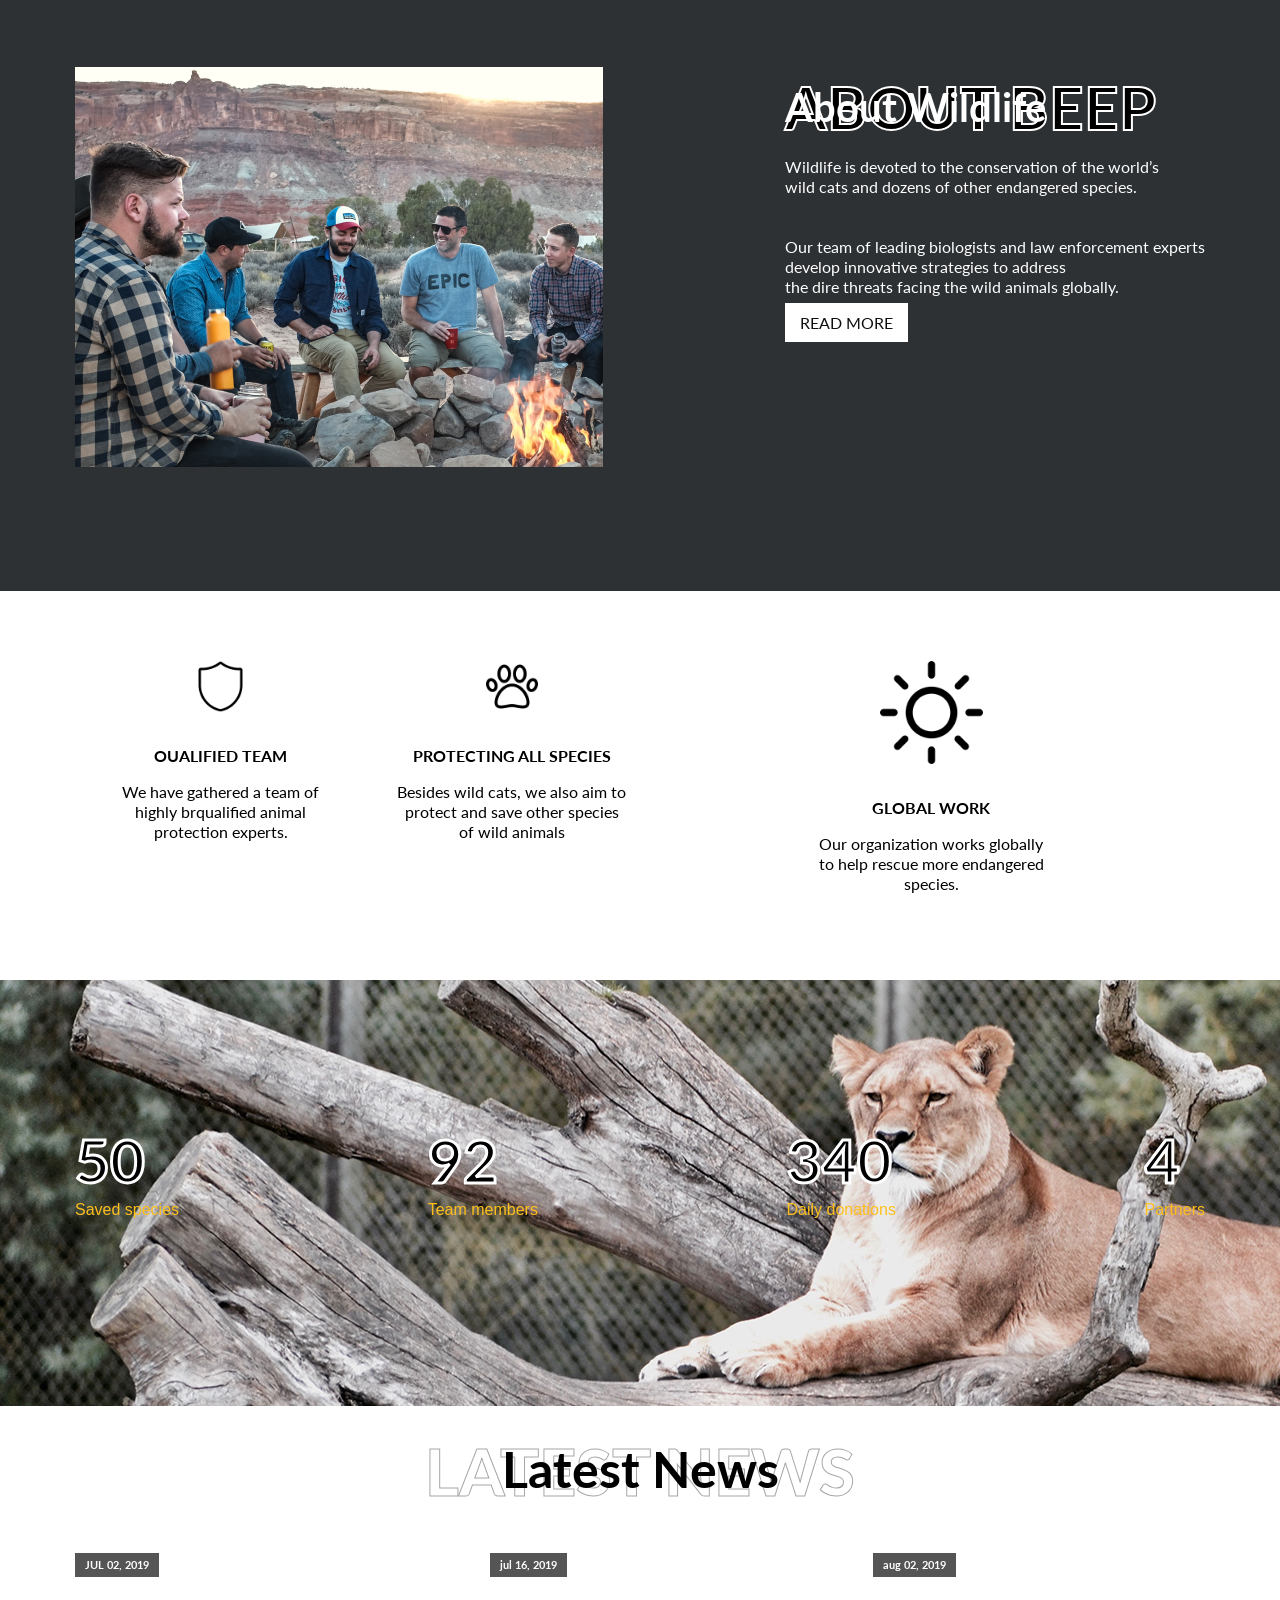
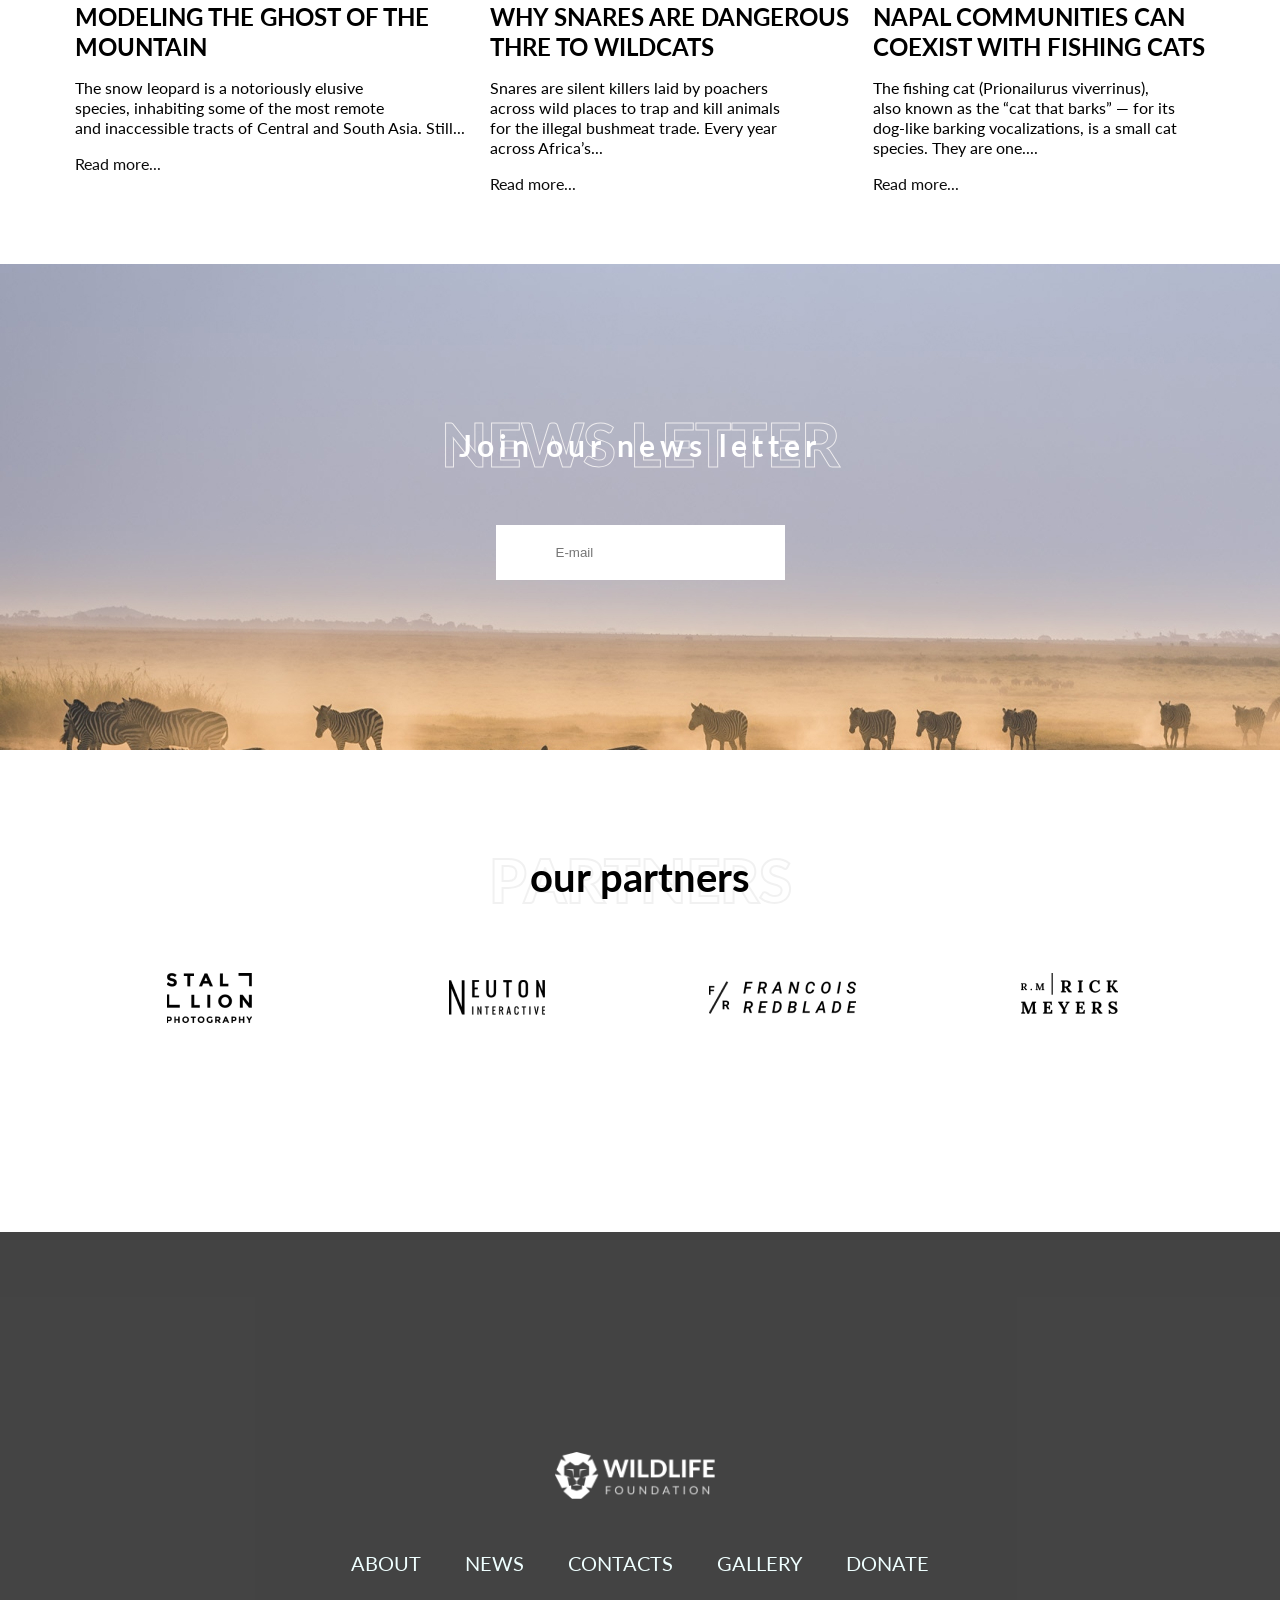
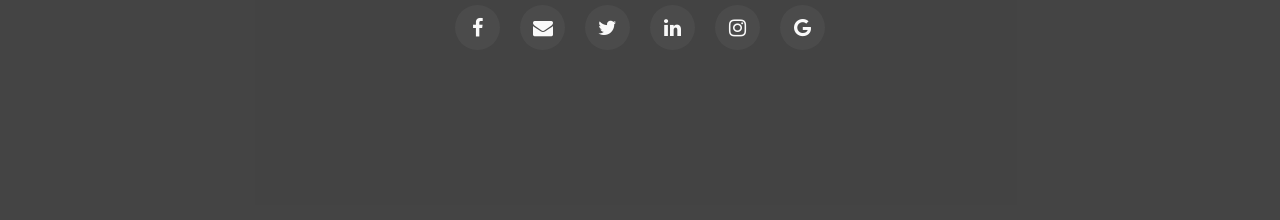
==== commit c5d8262e: "new update" ====
--- a/index.html
+++ b/index.html
@@ -22,7 +22,7 @@
 
 <nav class="menu">
 
-    <a href="#" class="active">About Us</a>
+    <a href="#" class="active">About Soumitra</a>
     <a href="#">Projects</a>
     <a href="#">Donate</a>
     <a href="#"><i class="fa fa-bars" aria-hidden="true"></i></a>
